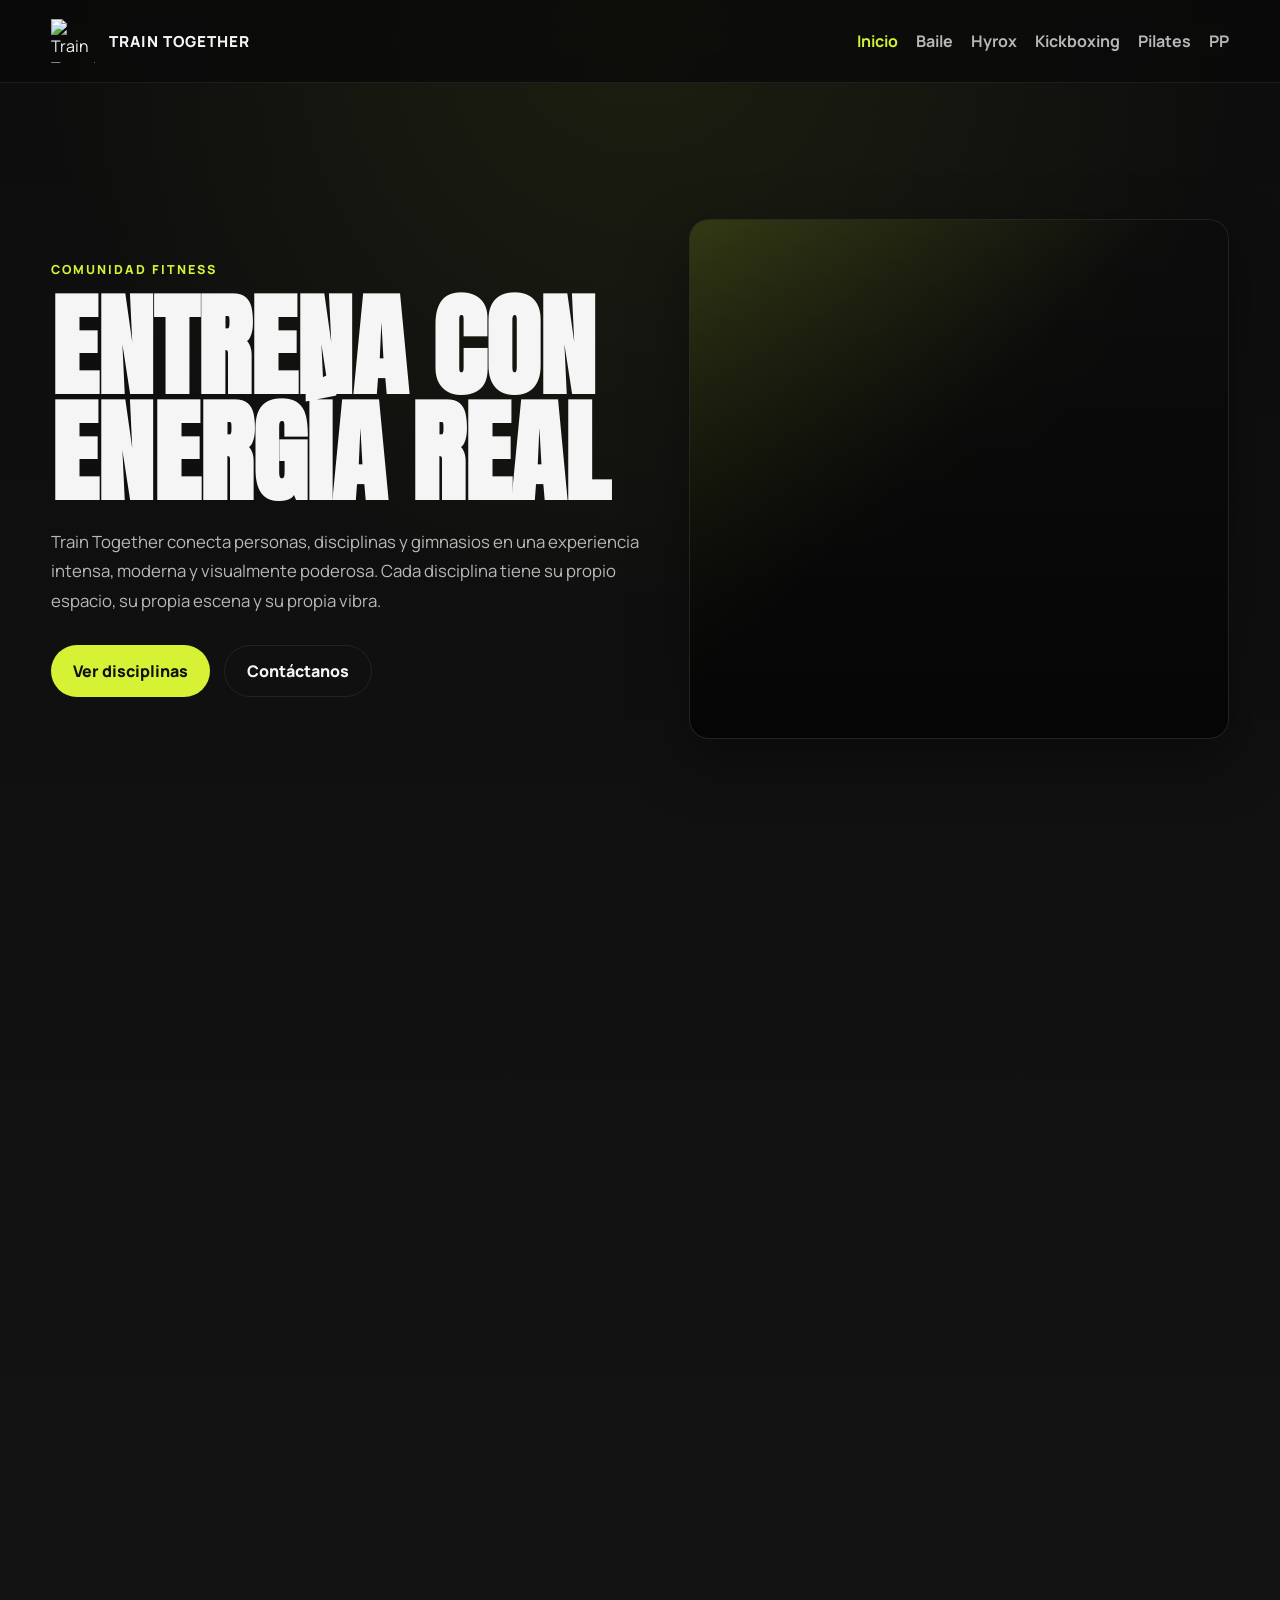
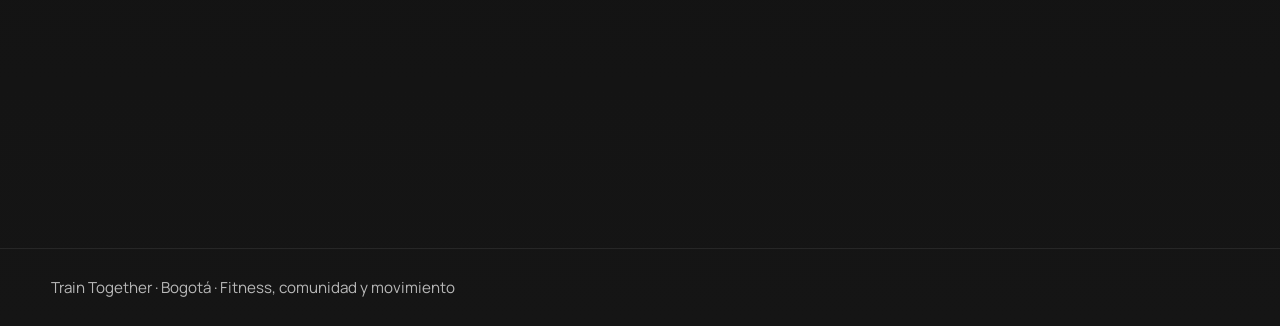
==== index.html @ cf3b5681 "Primer borrador" ====
<!DOCTYPE html>
<html lang="es">
<head>
  <meta charset="UTF-8">
  <meta name="viewport" content="width=device-width, initial-scale=1.0">
  <title>Train Together</title>
  <link rel="stylesheet" href="styles/styles.css">
  <script src="scripts/main.js" defer></script>
</head>
<body>
  <header class="site-header">
    <div class="container nav">
      <a class="brand" href="index.html">
        <img src="assets/logo.png" alt="Train Together">
        <span>Train Together</span>
      </a>

      <nav class="nav-links">
        <a class="active" href="index.html">Inicio</a>
        <a href="baile.html">Baile</a>
        <a href="hyrox.html">Hyrox</a>
        <a href="kickboxing.html">Kickboxing</a>
        <a href="pilates.html">Pilates</a>
        <a href="pp.html">PP</a>
      </nav>
    </div>
  </header>

  <main>
    <section class="hero">
      <div class="container hero-grid">
        <div>
          <p class="kicker">Comunidad fitness</p>
          <h1>Entrena con energía real</h1>
          <p class="lead">
            Train Together conecta personas, disciplinas y gimnasios en una experiencia intensa,
            moderna y visualmente poderosa. Cada disciplina tiene su propio espacio, su propia
            escena y su propia vibra.
          </p>
          <div class="hero-actions">
            <a class="btn btn-primary" href="#disciplinas">Ver disciplinas</a>
            <a class="btn btn-secondary" href="https://wa.me/573000000000">Contáctanos</a>
          </div>
        </div>

        <div class="hero-visual home-cover"></div>
      </div>
    </section>

    <section class="section" id="disciplinas">
      <div class="container">
        <div class="section-head reveal">
          <p class="kicker">Explora</p>
          <h2>Nuestras disciplinas</h2>
        </div>

        <div class="cards">
          <a class="card reveal" href="baile.html">
            <h3>Baile</h3>
            <p>Clases llenas de ritmo, energía, expresión y comunidad.</p>
          </a>

          <a class="card reveal" href="hyrox.html">
            <h3>Hyrox</h3>
            <p>Resistencia, fuerza y rendimiento en un formato retador.</p>
          </a>

          <a class="card reveal" href="kickboxing.html">
            <h3>Kickboxing</h3>
            <p>Potencia, técnica, enfoque mental y descarga total.</p>
          </a>

          <a class="card reveal" href="pilates.html">
            <h3>Pilates</h3>
            <p>Control corporal, postura, movilidad y precisión.</p>
          </a>

          <a class="card reveal" href="pp.html">
            <h3>PP</h3>
            <p>Entrenamiento personalizado o programa premium adaptado a objetivos.</p>
          </a>
        </div>
      </div>
    </section>

    <section class="cta-band">
      <div class="container">
        <div class="cta-box reveal">
          <p class="kicker">Train Together</p>
          <h2>Una plataforma, varias experiencias</h2>
          <p class="lead">
            Elige la disciplina que más conecte contigo y descubre una forma distinta de entrenar.
          </p>
        </div>
      </div>
    </section>
  </main>

  <footer class="footer">
    <div class="container">Train Together · Bogotá · Fitness, comunidad y movimiento</div>
  </footer>
</body>
</html>
---- styles/styles.css ----
@import url('https://fonts.googleapis.com/css2?family=Anton&family=Manrope:wght@400;500;700;800&display=swap');

:root {
  --bg: #111111;
  --bg-soft: #1a1a1a;
  --card: rgba(255, 255, 255, 0.04);
  --text: #f5f5f5;
  --muted: #b8b8b8;
  --line: rgba(255, 255, 255, 0.08);
  --accent: #d7f234;
  --accent-dark: #221f18;
  --max-width: 1200px;
  --radius: 20px;
  --shadow: 0 20px 60px rgba(0, 0, 0, 0.35);
}

* {
  margin: 0;
  padding: 0;
  box-sizing: border-box;
}

html {
  scroll-behavior: smooth;
}

body {
  font-family: "Manrope", sans-serif;
  color: var(--text);
  background:
    radial-gradient(circle at top, rgba(215, 242, 52, 0.08), transparent 30%),
    linear-gradient(180deg, #0d0d0d 0%, #151515 100%);
}

img {
  width: 100%;
  display: block;
}

a {
  text-decoration: none;
  color: inherit;
}

.container {
  width: min(92%, var(--max-width));
  margin: 0 auto;
}

.site-header {
  position: sticky;
  top: 0;
  z-index: 1000;
  backdrop-filter: blur(14px);
  background: rgba(10, 10, 10, 0.78);
  border-bottom: 1px solid var(--line);
}

.nav {
  min-height: 82px;
  display: flex;
  align-items: center;
  justify-content: space-between;
  gap: 24px;
}

.brand {
  display: flex;
  align-items: center;
  gap: 14px;
}

.brand img {
  width: 44px;
  height: 44px;
  object-fit: contain;
}

.brand span {
  font-weight: 800;
  text-transform: uppercase;
  letter-spacing: 0.06em;
  font-size: 0.95rem;
}

.nav-links {
  display: flex;
  flex-wrap: wrap;
  gap: 18px;
}

.nav-links a {
  color: var(--muted);
  font-weight: 700;
  transition: 0.25s ease;
}

.nav-links a:hover,
.nav-links a.active {
  color: var(--accent);
}

.hero,
.page-hero {
  min-height: 88vh;
  display: grid;
  align-items: center;
  padding: 72px 0;
}

.hero-grid,
.page-hero-grid {
  display: grid;
  grid-template-columns: 1.05fr 0.95fr;
  gap: 42px;
  align-items: center;
}

.kicker {
  color: var(--accent);
  text-transform: uppercase;
  letter-spacing: 0.16em;
  font-size: 0.78rem;
  font-weight: 800;
  margin-bottom: 16px;
}

h1,
h2 {
  font-family: "Anton", sans-serif;
  text-transform: uppercase;
  line-height: 0.95;
}

h1 {
  font-size: clamp(3.2rem, 10vw, 7rem);
  margin-bottom: 20px;
}

h2 {
  font-size: clamp(2rem, 6vw, 4rem);
  margin-bottom: 18px;
}

.lead {
  max-width: 620px;
  color: var(--muted);
  line-height: 1.75;
  font-size: 1.05rem;
}

.hero-actions,
.page-hero-actions {
  display: flex;
  gap: 14px;
  flex-wrap: wrap;
  margin-top: 30px;
}

.btn {
  display: inline-flex;
  align-items: center;
  justify-content: center;
  min-height: 52px;
  padding: 0 22px;
  border-radius: 999px;
  font-weight: 800;
  transition: 0.25s ease;
}

.btn-primary {
  background: var(--accent);
  color: #101010;
}

.btn-primary:hover {
  transform: translateY(-2px);
  box-shadow: 0 14px 30px rgba(215, 242, 52, 0.22);
}

.btn-secondary {
  border: 1px solid var(--line);
  color: var(--text);
  background: transparent;
}

.hero-visual,
.scene-cover {
  min-height: 520px;
  border-radius: var(--radius);
  overflow: hidden;
  border: 1px solid var(--line);
  box-shadow: var(--shadow);
  background-size: cover;
  background-position: center;
  position: relative;
}

.hero-visual::after,
.scene-cover::after {
  content: "";
  position: absolute;
  inset: 0;
  background:
    linear-gradient(180deg, rgba(0, 0, 0, 0.12), rgba(0, 0, 0, 0.68)),
    linear-gradient(135deg, rgba(215, 242, 52, 0.18), transparent 45%);
}

.section {
  padding: 96px 0;
}

.section-head {
  margin-bottom: 32px;
}

.cards {
  display: grid;
  grid-template-columns: repeat(3, 1fr);
  gap: 22px;
}

.card {
  background: var(--card);
  border: 1px solid var(--line);
  border-radius: var(--radius);
  padding: 24px;
  transition: 0.3s ease;
}

.card:hover {
  transform: translateY(-6px);
  border-color: rgba(215, 242, 52, 0.4);
}

.card h3 {
  font-size: 1.2rem;
  margin-bottom: 10px;
}

.card p {
  color: var(--muted);
  line-height: 1.7;
}

.scene-layout {
  display: grid;
  grid-template-columns: 1fr 360px;
  gap: 28px;
}

.panel {
  background: var(--card);
  border: 1px solid var(--line);
  border-radius: var(--radius);
  padding: 24px;
}

.panel + .panel {
  margin-top: 18px;
}

.panel h3 {
  font-size: 1.1rem;
  margin-bottom: 12px;
}

.panel p,
.panel li {
  color: var(--muted);
  line-height: 1.75;
}

.panel ul {
  list-style: none;
}

.cta-band {
  padding: 0 0 96px;
}

.cta-box {
  border: 1px solid rgba(215, 242, 52, 0.22);
  background: linear-gradient(135deg, #1a1a1a 0%, #0f0f0f 100%);
  border-radius: 28px;
  padding: 42px;
  box-shadow: var(--shadow);
}

.footer {
  padding: 28px 0;
  border-top: 1px solid var(--line);
  color: var(--muted);
  font-size: 0.95rem;
}

.reveal {
  opacity: 0;
  transform: translateY(26px);
  transition: 0.7s ease;
}

.reveal.visible {
  opacity: 1;
  transform: translateY(0);
}

.home-cover {
  background-image: url("../assets/home.jpg");
}

.baile-cover {
  background-image: url("../assets/baile.jpg");
}

.hyrox-cover {
  background-image: url("../assets/hyrox.jpg");
}

.kickboxing-cover {
  background-image: url("../assets/kickboxing.jpg");
}

.pilates-cover {
  background-image: url("../assets/pilates.jpg");
}

.pp-cover {
  background-image: url("../assets/pp.jpg");
}

@media (max-width: 980px) {
  .hero-grid,
  .page-hero-grid,
  .cards,
  .scene-layout {
    grid-template-columns: 1fr;
  }

  .hero,
  .page-hero {
    min-height: auto;
    padding: 56px 0;
  }

  .hero-visual,
  .scene-cover {
    min-height: 360px;
  }
}

@media (max-width: 640px) {
  .nav {
    padding: 16px 0;
  }

  .nav-links {
    gap: 10px;
    font-size: 0.92rem;
  }

  .cta-box {
    padding: 28px;
  }
}
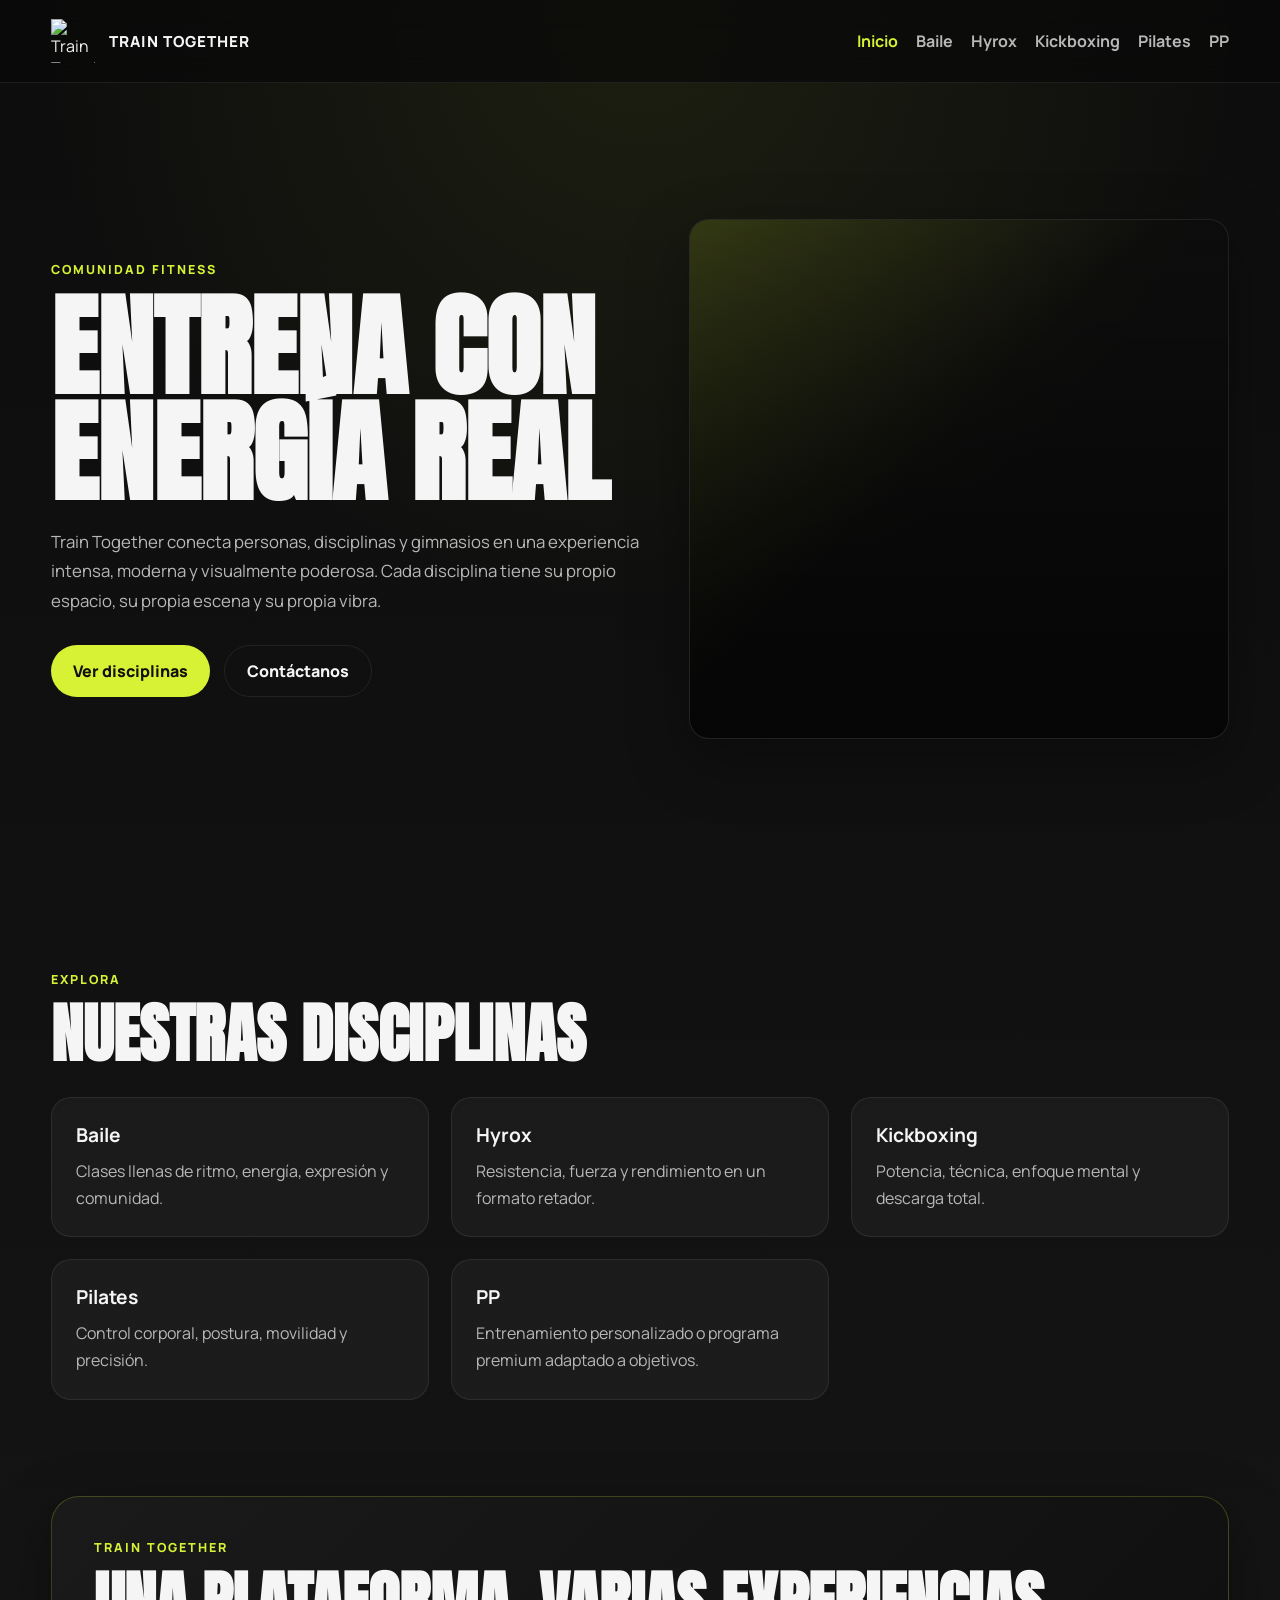
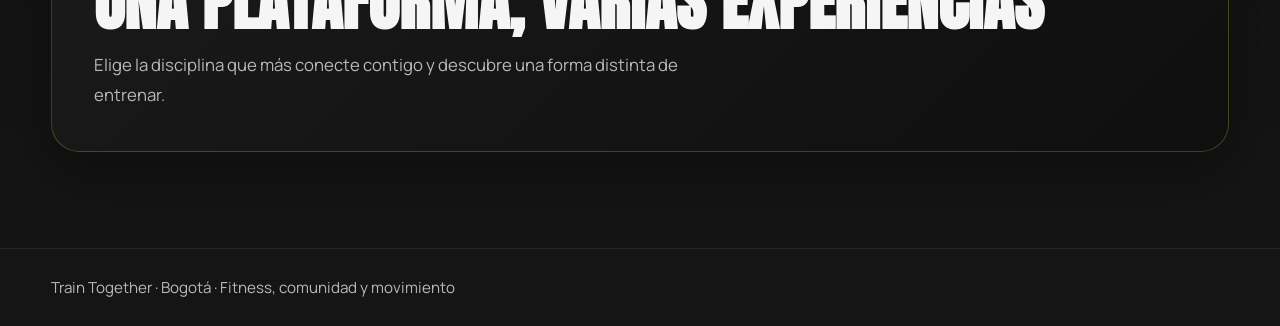
==== commit 7d16811d: "arreglar index" ====
--- a/index.html
+++ b/index.html
@@ -5,7 +5,7 @@
   <meta name="viewport" content="width=device-width, initial-scale=1.0">
   <title>Train Together</title>
   <link rel="stylesheet" href="styles/styles.css">
-  <script src="scripts/main.js" defer></script>
+  <script src="script/main.js" defer></script>
 </head>
 <body>
   <header class="site-header">
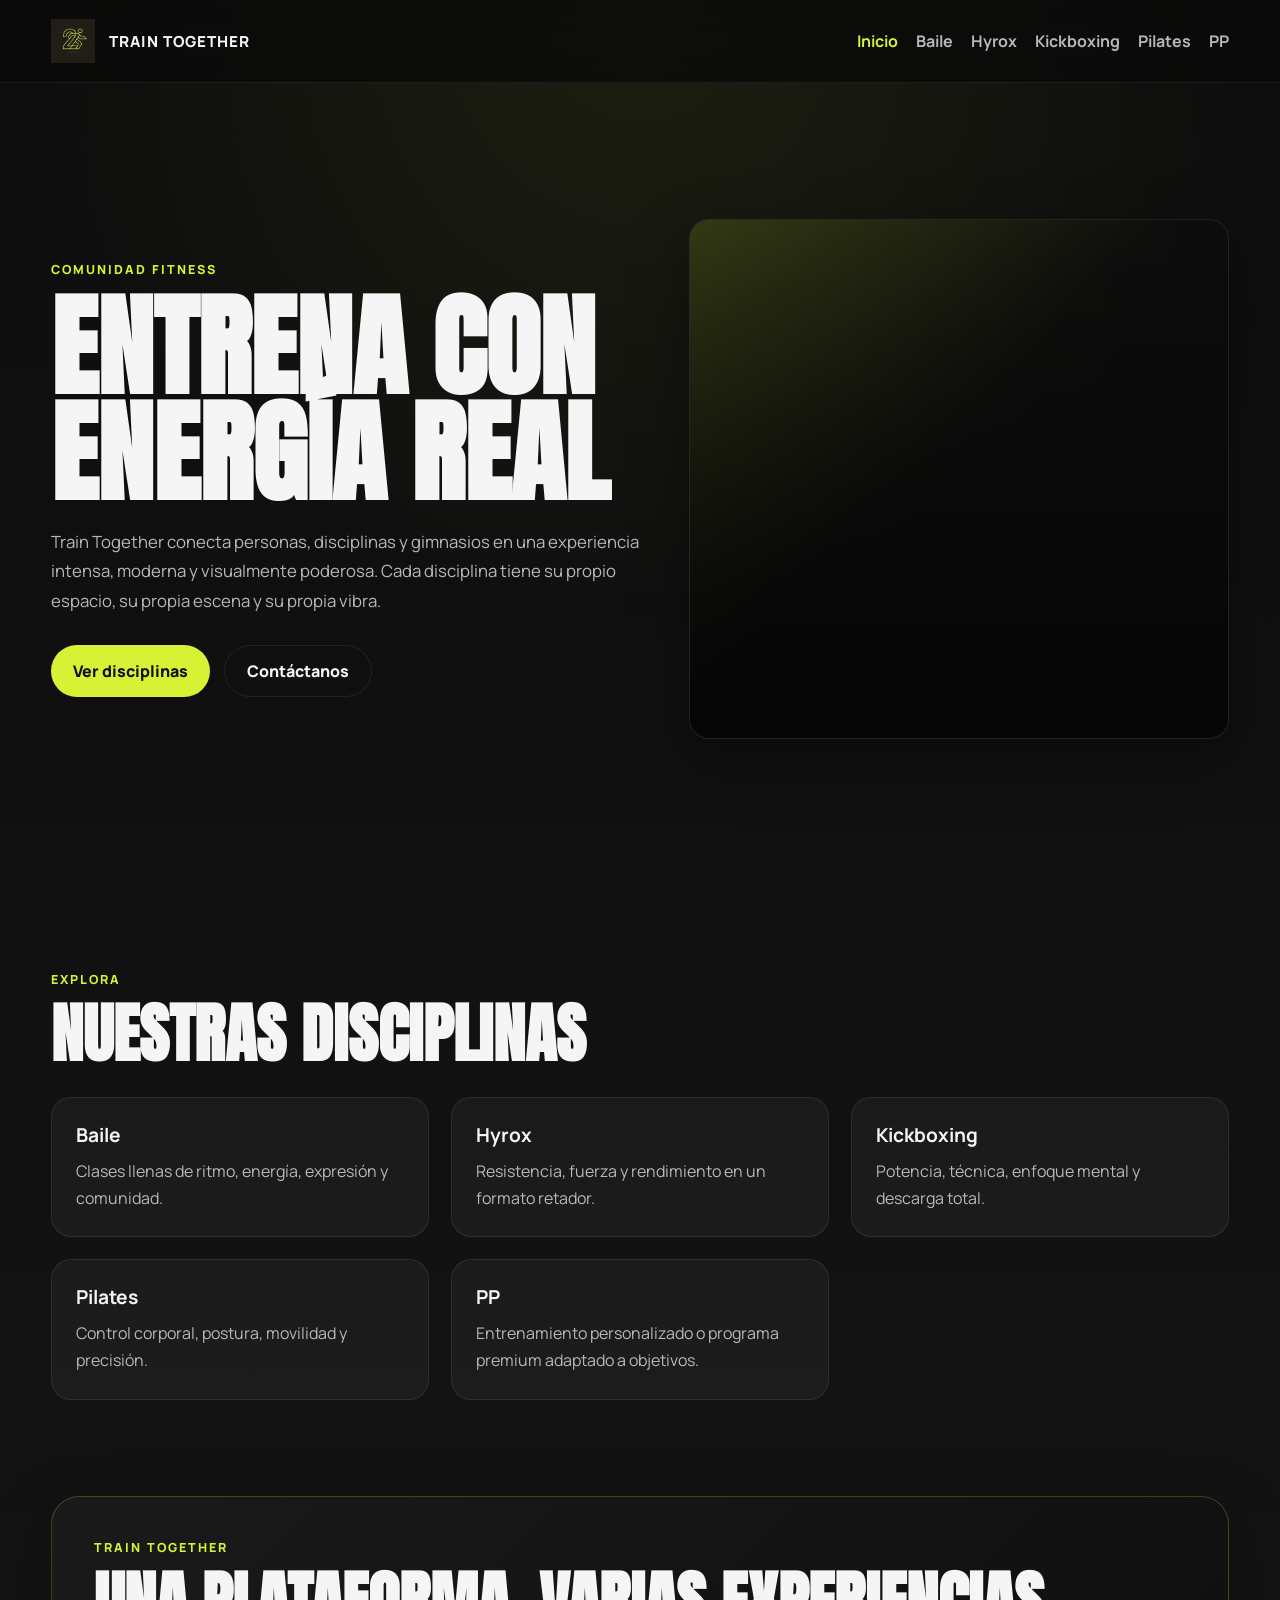
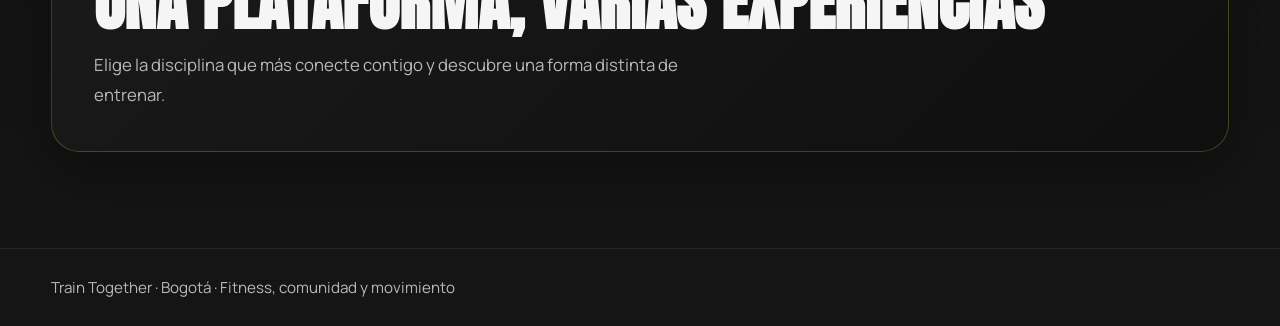
==== commit 1b83e3e7: "Update logo image source in index.html" ====
--- a/index.html
+++ b/index.html
@@ -11,7 +11,7 @@
   <header class="site-header">
     <div class="container nav">
       <a class="brand" href="index.html">
-        <img src="assets/logo.png" alt="Train Together">
+        <img src="./logo.png" alt="Train Together Logo">
         <span>Train Together</span>
       </a>
 
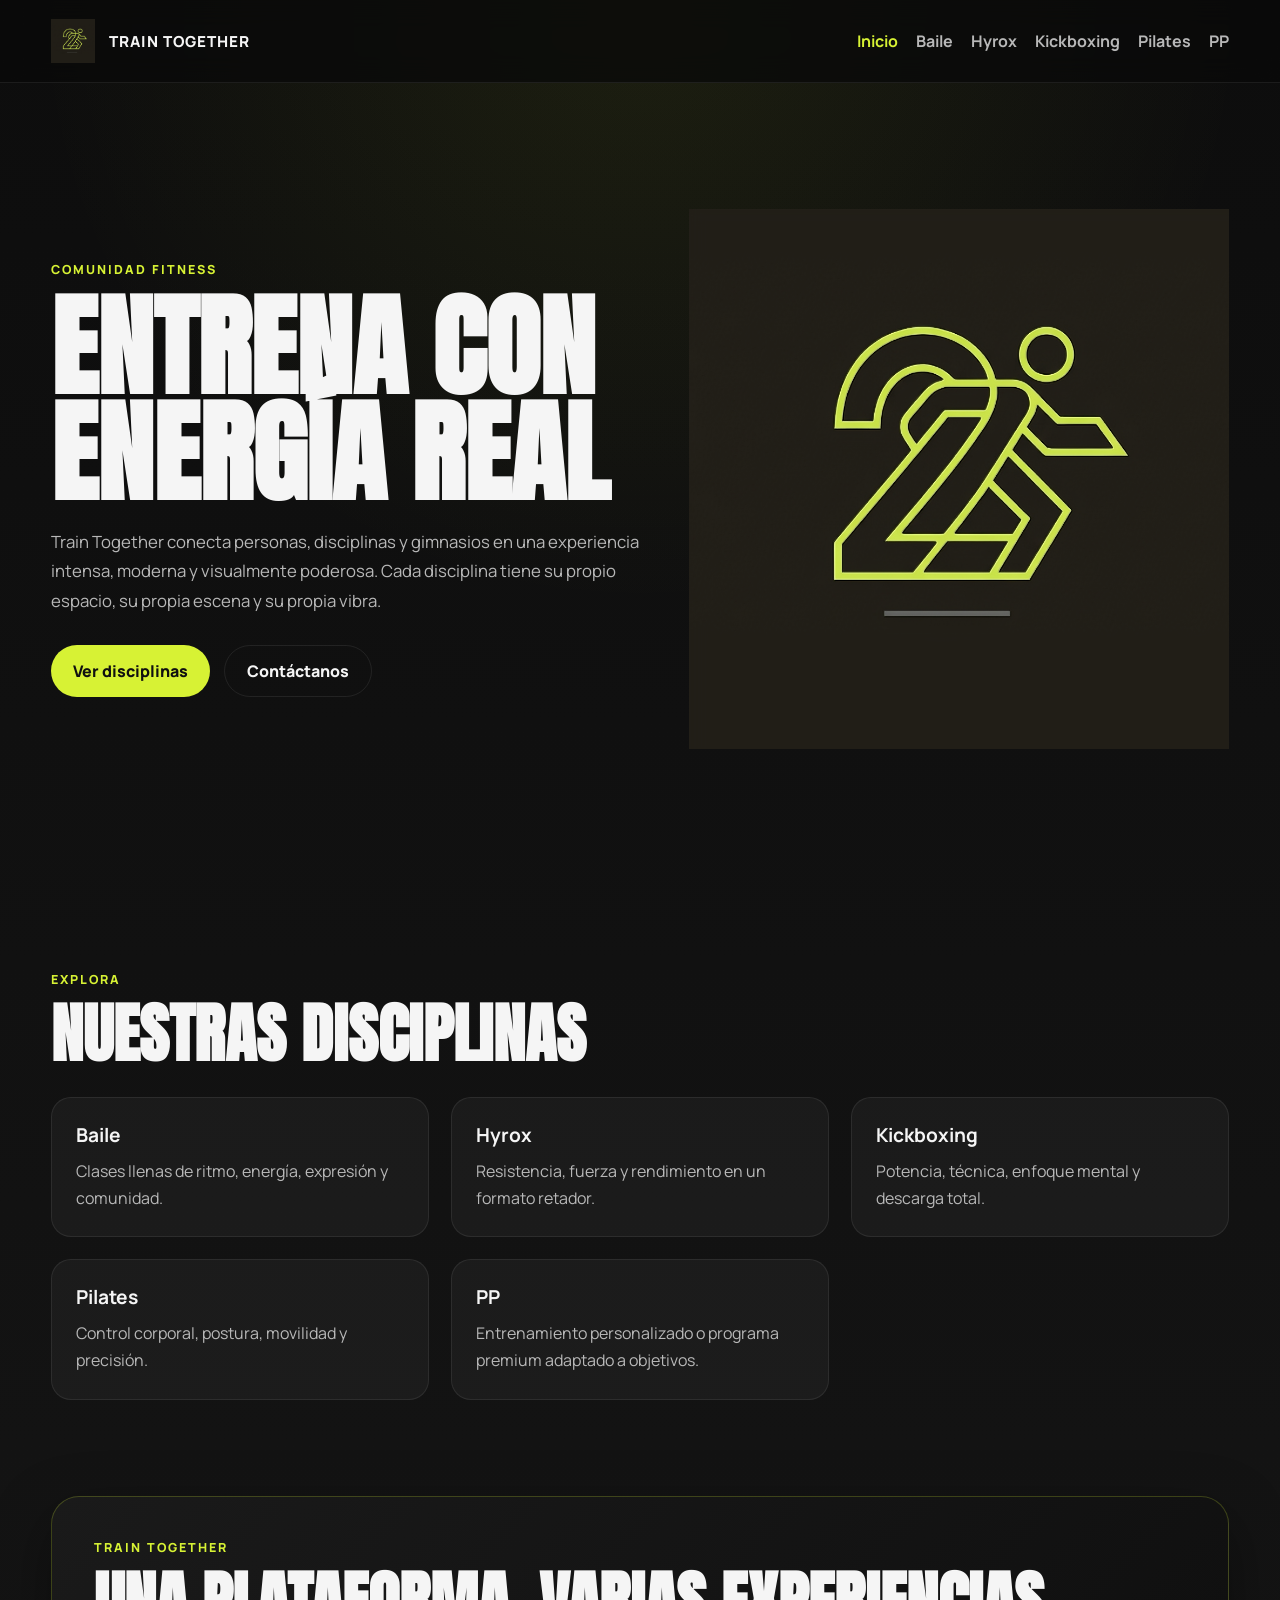
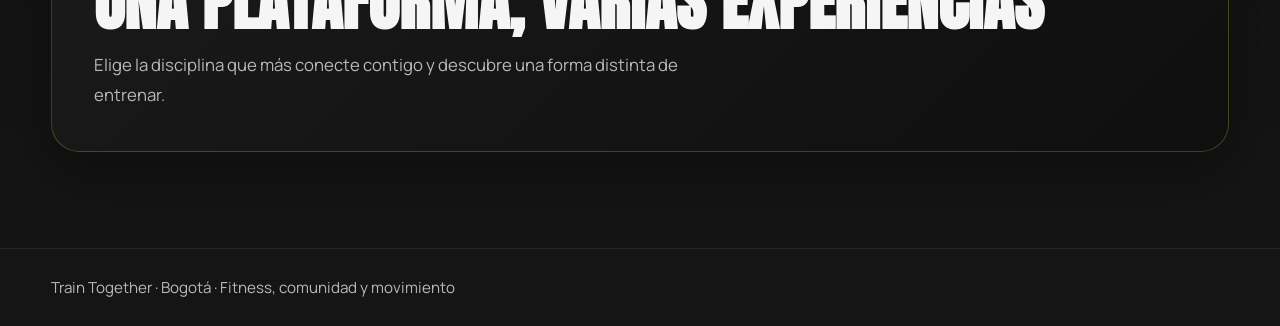
==== commit 3bfad405: "Replace hero-visual with hero-image and logo" ====
--- a/index.html
+++ b/index.html
@@ -42,8 +42,9 @@
             <a class="btn btn-secondary" href="https://wa.me/573000000000">Contáctanos</a>
           </div>
         </div>
-
-        <div class="hero-visual home-cover"></div>
+<div class="hero-image">
+  <img src="./logo.png" alt="Train Together Logo">
+</div>
       </div>
     </section>
 
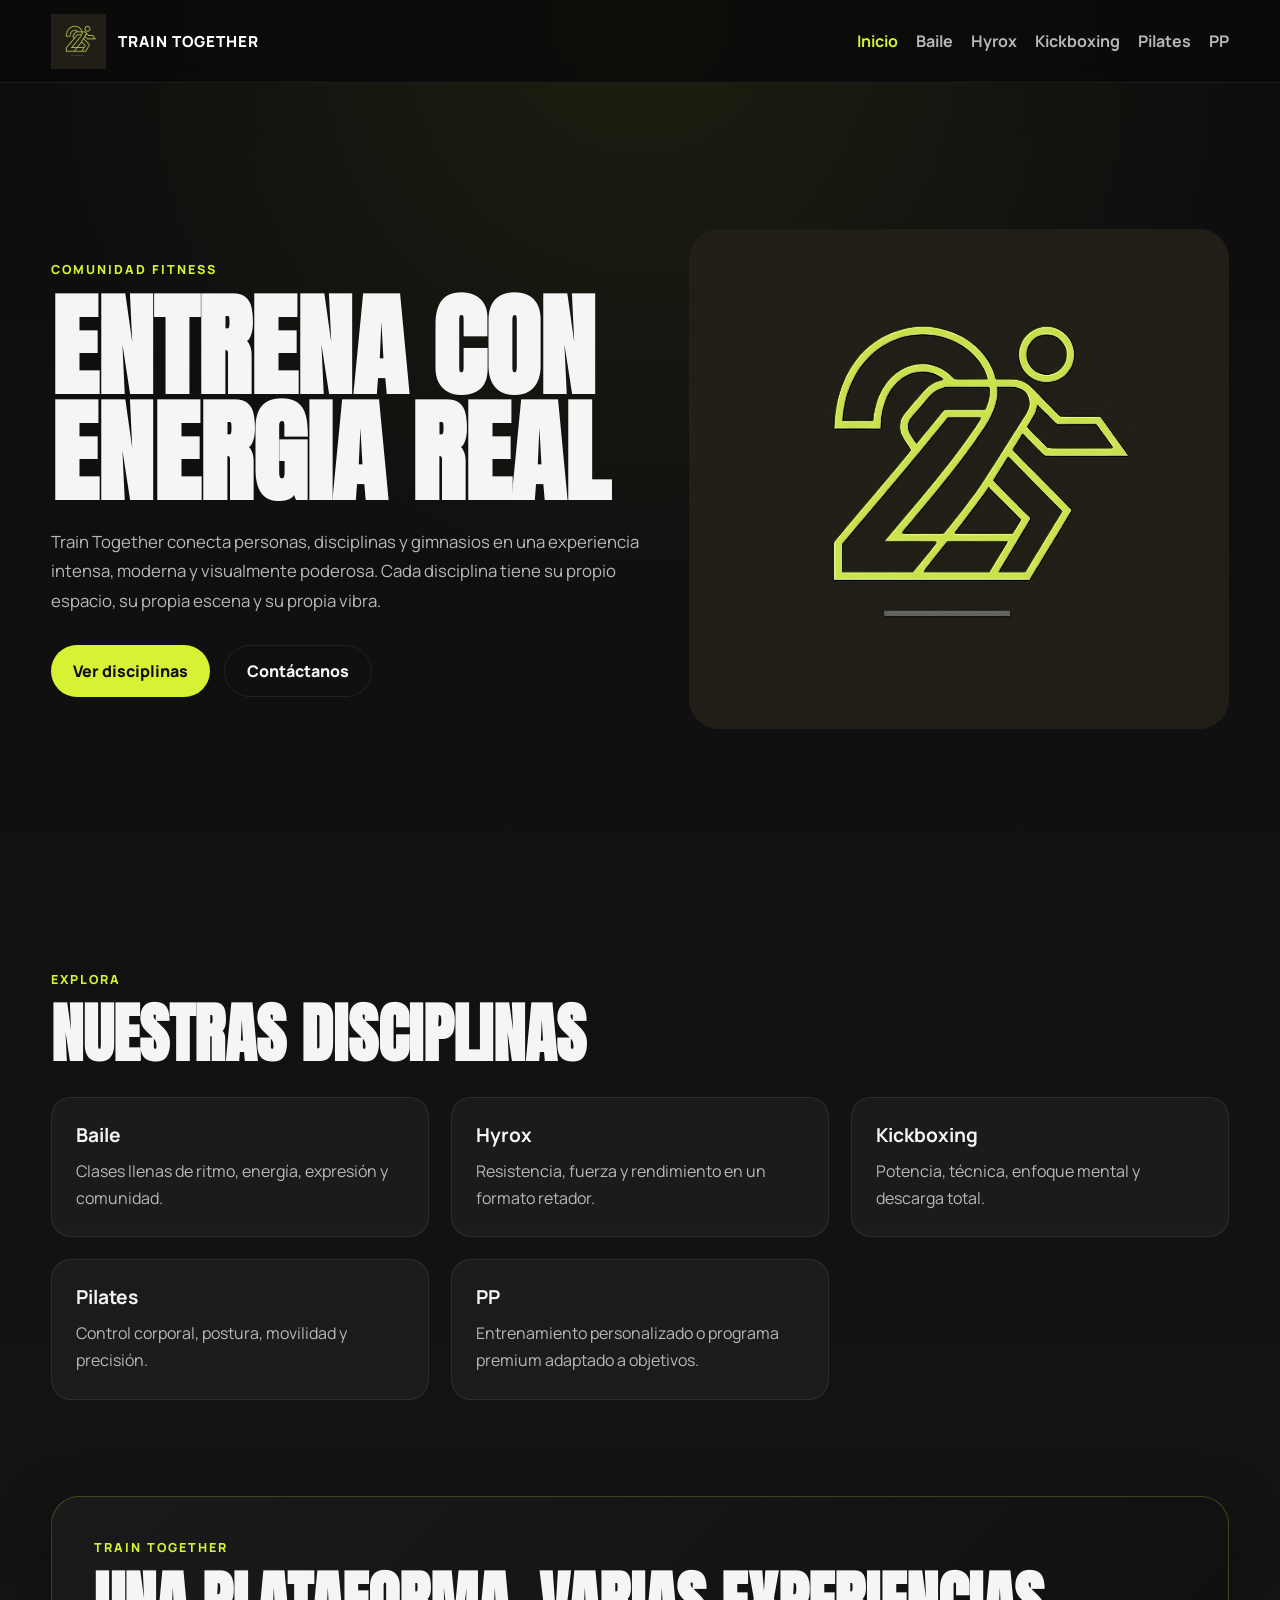
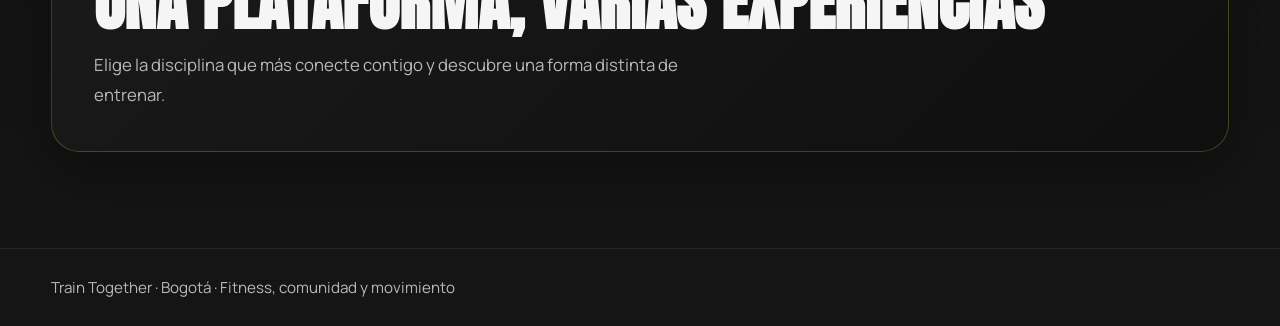
==== commit bba65a73: "Fix typo in header text for fitness community" ====
--- a/index.html
+++ b/index.html
@@ -31,7 +31,7 @@
       <div class="container hero-grid">
         <div>
           <p class="kicker">Comunidad fitness</p>
-          <h1>Entrena con energía real</h1>
+          <h1>Entrena con energia real</h1>
           <p class="lead">
             Train Together conecta personas, disciplinas y gimnasios en una experiencia intensa,
             moderna y visualmente poderosa. Cada disciplina tiene su propio espacio, su propia
--- a/styles/styles.css
+++ b/styles/styles.css
@@ -363,3 +363,30 @@
     padding: 28px;
   }
 }
+.hero-image {
+  width: 100%;
+  height: 500px;
+  border-radius: 30px;
+  overflow: hidden;
+}
+
+.hero-image img {
+  width: 100%;
+  height: 100%;
+  object-fit: cover;
+}
+
+.brand {
+  display: flex;
+  align-items: center;
+  gap: 12px;
+  text-decoration: none;
+  color: white;
+  font-weight: 700;
+}
+
+.brand img {
+  width: 55px;
+  height: auto;
+  object-fit: contain;
+}
